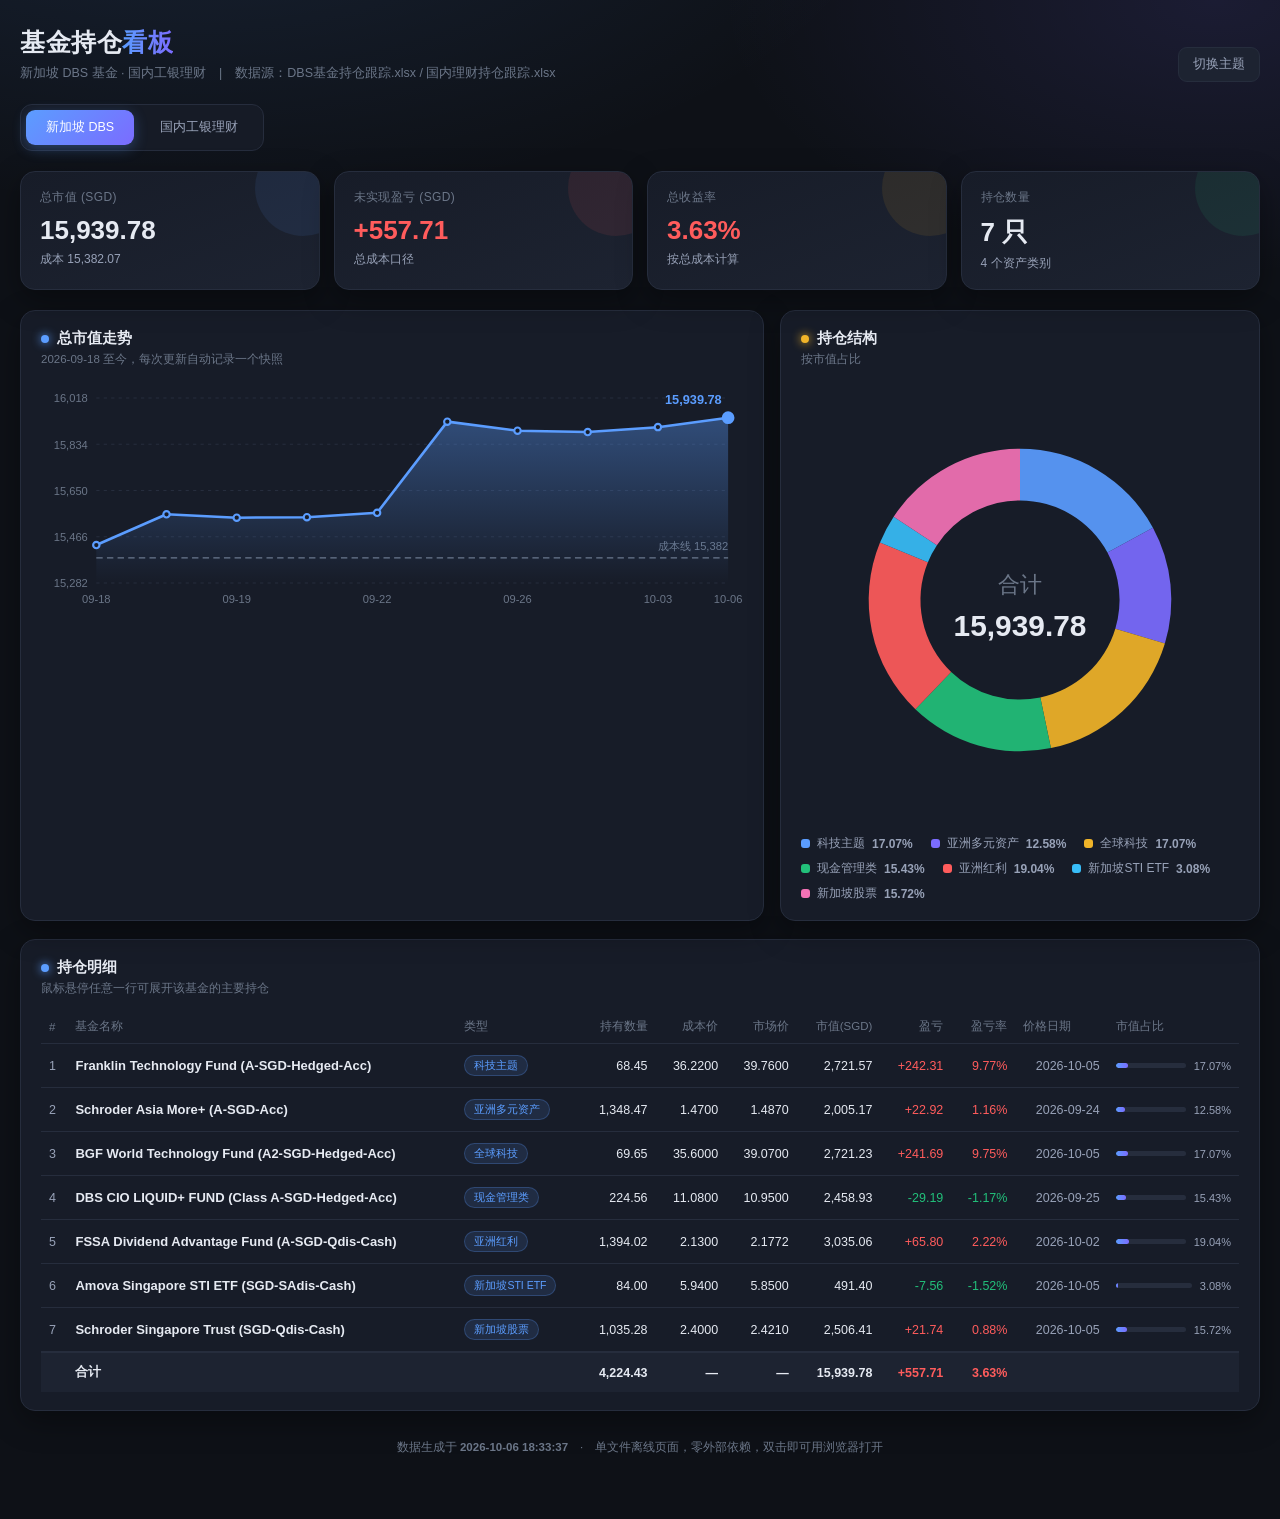
==== fund-dashboard.html @ 5b40fbd2 "初始提交：个人站（文章/基金/摄影）" ====
<!DOCTYPE html>
<html lang="zh-CN">
<head>
<meta charset="UTF-8">
<meta name="viewport" content="width=device-width, initial-scale=1">
<title>基金持仓看板</title>
<style>
:root{
  --bg:#0e1117; --bg2:#161b26; --card:#171c28; --card2:#1d2331;
  --line:#262d3d; --tx:#e6eaf2; --tx2:#98a2b8; --tx3:#6b7688;
  --up:#ff5c5c; --down:#22c07a; --acc:#5b9dff; --acc2:#7b6cff; --gold:#f0b429;
  --shadow:0 10px 30px rgba(0,0,0,.35);
}
html[data-theme="light"]{
  --bg:#f4f6fb; --bg2:#ffffff; --card:#ffffff; --card2:#f7f9fd;
  --line:#e4e8f0; --tx:#151a24; --tx2:#5a6478; --tx3:#8b95a8;
  --up:#e03131; --down:#0f9d58; --acc:#2563eb; --acc2:#7c3aed; --gold:#b7791f;
  --shadow:0 8px 24px rgba(20,30,60,.08);
}
*{box-sizing:border-box;margin:0;padding:0}
body{
  background:radial-gradient(1200px 600px at 15% -10%,rgba(91,157,255,.13),transparent 60%),
             radial-gradient(900px 500px at 95% 0%,rgba(123,108,255,.12),transparent 55%),var(--bg);
  color:var(--tx);font-family:"Segoe UI","Microsoft YaHei",-apple-system,BlinkMacSystemFont,sans-serif;
  min-height:100vh;padding:26px 20px 60px;-webkit-font-smoothing:antialiased;
}
.wrap{max-width:1280px;margin:0 auto}
header{display:flex;align-items:flex-end;justify-content:space-between;gap:16px;flex-wrap:wrap;margin-bottom:22px}
h1{font-size:25px;font-weight:700;letter-spacing:.5px}
h1 span{background:linear-gradient(90deg,var(--acc),var(--acc2));-webkit-background-clip:text;background-clip:text;color:transparent}
.sub{color:var(--tx3);font-size:12.5px;margin-top:6px}
.tools{display:flex;gap:8px;align-items:center}
button{
  background:var(--card2);color:var(--tx2);border:1px solid var(--line);
  padding:8px 14px;border-radius:9px;cursor:pointer;font-size:12.5px;font-family:inherit;transition:.18s
}
button:hover{color:var(--tx);border-color:var(--acc);transform:translateY(-1px)}
.tabs{display:flex;gap:6px;background:var(--bg2);padding:5px;border-radius:12px;border:1px solid var(--line);margin-bottom:20px;width:fit-content}
.tabs button{background:transparent;border:none;padding:9px 20px;border-radius:9px}
.tabs button.on{background:linear-gradient(135deg,var(--acc),var(--acc2));color:#fff;box-shadow:0 4px 14px rgba(91,157,255,.3)}
.view{display:none;animation:fade .3s ease}
.view.on{display:block}
@keyframes fade{from{opacity:0;transform:translateY(8px)}to{opacity:1;transform:none}}
.kpis{display:grid;grid-template-columns:repeat(auto-fit,minmax(215px,1fr));gap:14px;margin-bottom:20px}
.kpi{background:linear-gradient(160deg,var(--card),var(--card2));border:1px solid var(--line);border-radius:15px;padding:17px 19px;box-shadow:var(--shadow);position:relative;overflow:hidden}
.kpi::after{content:"";position:absolute;right:-32px;top:-32px;width:96px;height:96px;border-radius:50%;background:var(--acc);opacity:.09}
.kpi.g::after{background:var(--gold)}.kpi.p::after{background:var(--up)}.kpi.gn::after{background:var(--down)}
.kpi .lb{color:var(--tx3);font-size:12px;letter-spacing:.4px}
.kpi .v{font-size:26px;font-weight:700;margin:9px 0 5px;font-variant-numeric:tabular-nums}
.kpi .m{font-size:12px;color:var(--tx2)}
.up{color:var(--up)}.dn{color:var(--down)}.neu{color:var(--tx2)}
.grid2{display:grid;grid-template-columns:1.55fr 1fr;gap:16px;margin-bottom:18px}
@media(max-width:900px){.grid2{grid-template-columns:1fr}}
.panel{background:var(--card);border:1px solid var(--line);border-radius:15px;padding:18px 20px;box-shadow:var(--shadow)}
.panel h2{font-size:14.5px;font-weight:600;margin-bottom:4px;display:flex;align-items:center;gap:8px}
.dot{width:8px;height:8px;border-radius:50%;background:var(--acc);box-shadow:0 0 10px var(--acc)}
.panel .hint{color:var(--tx3);font-size:11.5px;margin-bottom:14px}
svg{display:block;width:100%;overflow:visible}
table{width:100%;border-collapse:collapse;font-size:12.5px}
th{text-align:left;color:var(--tx3);font-weight:500;font-size:11.5px;padding:9px 8px;border-bottom:1px solid var(--line);white-space:nowrap}
td{padding:11px 8px;border-bottom:1px solid var(--line);vertical-align:middle}
tbody tr:hover{background:var(--card2)}
tbody tr:last-child td{border-bottom:none}
.num{text-align:right;font-variant-numeric:tabular-nums;white-space:nowrap}
.nm{font-weight:600;font-size:13px}
.code{color:var(--tx3);font-size:11px;font-family:Consolas,monospace}
.tag{display:inline-block;padding:2.5px 9px;border-radius:20px;font-size:10.5px;background:rgba(91,157,255,.13);color:var(--acc);border:1px solid rgba(91,157,255,.25);white-space:nowrap}
html[data-theme="light"] .tag{color:var(--acc)}
.bar{height:5px;background:var(--line);border-radius:4px;overflow:hidden;min-width:70px}
.bar i{display:block;height:100%;background:linear-gradient(90deg,var(--acc),var(--acc2));border-radius:4px}
tr.tot td{background:var(--card2);font-weight:700;border-top:2px solid var(--line);border-bottom:none}
.legend{display:flex;flex-wrap:wrap;gap:8px 18px;margin-top:16px}
.li{display:flex;align-items:center;gap:7px;font-size:12px;color:var(--tx2)}
.li i{width:9px;height:9px;border-radius:3px;display:block}
.hold{color:var(--tx3);font-size:11px;line-height:1.6;margin-top:5px;max-width:430px;display:none}
tr.exp:hover .hold{display:block}
.pill{font-size:10.5px;padding:2px 8px;border-radius:6px;background:var(--card2);border:1px solid var(--line);color:var(--tx2)}
.warn{background:rgba(240,180,41,.1);border:1px solid rgba(240,180,41,.3);color:var(--gold);padding:11px 15px;border-radius:11px;font-size:12px;margin-top:16px;line-height:1.7}
footer{text-align:center;color:var(--tx3);font-size:11.5px;margin-top:26px;line-height:1.9}
.stamp{display:inline-flex;align-items:center;gap:6px;background:var(--card2);border:1px solid var(--line);padding:5px 12px;border-radius:20px;font-size:11.5px;color:var(--tx2)}
.stamp b{color:var(--acc);font-weight:600}
</style>
</head>
<body>
<div class="wrap">
  <header>
    <div>
      <h1>基金持仓<span>看板</span></h1>
      <div class="sub">新加坡 DBS 基金 · 国内工银理财　|　数据源：DBS基金持仓跟踪.xlsx / 国内理财持仓跟踪.xlsx</div>
    </div>
    <div class="tools">
      <button id="theme">切换主题</button>
    </div>
  </header>

  <div class="tabs">
    <button class="on" data-v="dbs">新加坡 DBS</button>
    <button data-v="dom">国内工银理财</button>
  </div>

  <!-- ============ DBS ============ -->
  <section class="view on" id="v-dbs">
    <div class="kpis" id="dbs-kpi"></div>
    <div class="grid2">
      <div class="panel">
        <h2><i class="dot"></i>总市值走势</h2>
        <div class="hint">2026-09-18 至今，每次更新自动记录一个快照</div>
        <svg id="dbs-chart" viewBox="0 0 660 218" preserveAspectRatio="none"></svg>
      </div>
      <div class="panel">
        <h2><i class="dot" style="background:var(--gold);box-shadow:0 0 10px var(--gold)"></i>持仓结构</h2>
        <div class="hint">按市值占比</div>
        <svg id="dbs-donut" viewBox="0 0 220 220"></svg>
        <div class="legend" id="dbs-legend"></div>
      </div>
    </div>
    <div class="panel">
      <h2><i class="dot"></i>持仓明细</h2>
      <div class="hint">鼠标悬停任意一行可展开该基金的主要持仓</div>
      <table>
        <thead><tr>
          <th>#</th><th>基金名称</th><th>类型</th>
          <th class="num">持有数量</th><th class="num">成本价</th><th class="num">市场价</th>
          <th class="num">市值(SGD)</th><th class="num">盈亏</th><th class="num">盈亏率</th>
          <th>价格日期</th><th style="width:130px">市值占比</th>
        </tr></thead>
        <tbody id="dbs-tb"></tbody>
      </table>
    </div>
  </section>

  <!-- ============ 国内 ============ -->
  <section class="view" id="v-dom">
    <div class="kpis" id="dom-kpi"></div>
    <div class="panel" style="margin-bottom:18px">
      <h2><i class="dot" style="background:var(--gold);box-shadow:0 0 10px var(--gold)"></i>持仓明细</h2>
      <div class="hint">年化收益率＝自你首次买入至最新净值日的个人年化（非基金成立以来口径）</div>
      <table>
        <thead><tr>
          <th>币种</th><th>产品名称</th><th>代码</th>
          <th class="num">持有份额</th><th class="num">成本价</th><th class="num">最新净值</th>
          <th class="num">市值</th><th class="num">持有收益</th><th class="num">收益率</th>
          <th class="num">累计购买</th><th class="num">首次买入</th><th class="num">年化收益率</th>
        </tr></thead>
        <tbody id="dom-tb"></tbody>
      </table>
      <div class="warn" id="dom-warn"></div>
    </div>
    <div class="panel">
      <h2><i class="dot"></i>历史快照</h2>
      <div class="hint">每次更新留痕，便于回溯</div>
      <table>
        <thead><tr><th>日期</th><th class="num">美元市值</th><th class="num">美元收益</th>
        <th class="num">人民币市值</th><th class="num">人民币收益</th><th>备注</th></tr></thead>
        <tbody id="dom-hb"></tbody>
      </table>
    </div>
  </section>

  <footer>
    数据生成于 <b id="genAt">—</b>　·　单文件离线页面，零外部依赖，双击即可用浏览器打开
  </footer>
</div>

<script>
const DATA = {"genAt":"2026-10-06 18:33:37","dbs":{"rows":[{"no":1,"name":"Franklin Technology Fund (A-SGD-Hedged-Acc)","tag":"科技主题","qty":68.45,"cost":36.22,"price":39.76,"pdate":"2026-10-05","mv":2721.572,"pl":242.3130000000001,"plpct":0.097736057426836,"hold":"Franklin Technology Fund｜截至 2026-08-24 前十大：NVIDIA 8.11%、Broadcom 6.43%、Alphabet 5.73%、台积电 5.57%、Micron 4.24%、Amazon 4.16%、Microsoft 4.03%、Apple 3.98%、AMD 3.57%、Meta 3.27%｜方向：全球科技股（半导体、互联网、软件）","weight":0.17074090152986998},{"no":2,"name":"Schroder Asia More+ (A-SGD-Acc)","tag":"亚洲多元资产","qty":1348.47,"cost":1.47,"price":1.487,"pdate":"2026-09-24","mv":2005.1748900000002,"pl":22.92399000000023,"plpct":0.011564625850340127,"hold":"Schroder Asia More+｜截至 2026-08-31：资产配置 股票 55.99% / 债券 34.39% / 现金 8.08%；前十大：台积电 6.05%、iShares JPM EM 本地政府债 ETF 3.97%、三星电子 3.32%、SK 海力士 2.02%、鸿海 1.61%、联发科 1.48%、星展集团 1.32%、腾讯 1.22%、华侨银行 1.21%｜方向：亚洲股债多元，兼顾收益","weight":0.1257969175328295},{"no":3,"name":"BGF World Technology Fund (A2-SGD-Hedged-Acc)","tag":"全球科技","qty":69.65,"cost":35.6,"price":39.07,"pdate":"2026-10-05","mv":2721.2255000000005,"pl":241.68550000000005,"plpct":0.09747191011235956,"hold":"BGF World Technology｜截至 2026-08-31 前十大：NVIDIA 8.73%、Microsoft 6.86%、Broadcom 6.36%、Apple 5.04%、三星电子 4.89%、台积电 4.36%、Lam Research 4.03%、AMD 4.01%、Alphabet A 2.98%、SpaceX 2.81%｜方向：全球科技股（半导体、硬件、软件、传媒）","weight":0.17071916345996774},{"no":4,"name":"DBS CIO LIQUID+ FUND (Class A-SGD-Hedged-Acc)","tag":"现金管理类","qty":224.56,"cost":11.08,"price":10.95,"pdate":"2026-09-25","mv":2458.932,"pl":-29.19280000000026,"plpct":-0.011732851985559622,"hold":"DBS CIO Liquid+｜不持股票，资产构成 债券 92.77% / 现金 7.22%；主要为美国国债 4.125%（2.48%）、Electricité de France 5.7% 债 0.92%、American Tower 5.25% 债 0.92%、Wells Fargo 3.196% 债 0.91%、HCA 5.2% 债 0.91%｜方向：现金管理与高评级短债，追求流动性","weight":0.15426388369686572},{"no":5,"name":"FSSA Dividend Advantage Fund (A-SGD-Qdis-Cash)","tag":"亚洲红利","qty":1394.02,"cost":2.13,"price":2.1772,"pdate":"2026-10-02","mv":3035.060344,"pl":65.79774399999997,"plpct":0.022159624413145673,"hold":"FSSA Dividend Advantage｜截至 2026-08-31 前十大：台积电 9.6%、三星电子优先股 8.2%、腾讯 6.4%、联发科 5.5%、ICICI Bank 4.2%、SK 海力士 4.0%、友邦保险 3.5%、华侨银行 2.6%、美的集团 A 类 2.5%、光宝科技 2.5%｜方向：亚太（除日本）红利股，偏科技+金融","weight":0.19040794780814813},{"no":6,"name":"Amova Singapore STI ETF (SGD-SAdis-Cash)","tag":"新加坡STI ETF","qty":84,"cost":5.94,"price":5.85,"pdate":"2026-10-05","mv":491.4,"pl":-7.560000000000059,"plpct":-0.015151515151515249,"hold":"Amova Singapore STI ETF｜截至 2026-07-31，全复制海峡时报指数(STI)：DBS 28.7%、OCBC 18.0%、UOB 10.0%、Singtel 6.3%、SGX 3.8%、Keppel 3.1%、怡和控股 3.0%、凯德综合商业信托 3.0%、ST Engineering 2.9%、新航 2.3%｜方向：追踪新加坡 30 大蓝筹","weight":0.030828535497785144},{"no":7,"name":"Schroder Singapore Trust (SGD-Qdis-Cash)","tag":"新加坡股票","qty":1035.28,"cost":2.4,"price":2.421,"pdate":"2026-10-05","mv":2506.41288,"pl":21.740879999999834,"plpct":0.008750000000000036,"hold":"Schroder Singapore Trust｜截至 2026-08-12 前十大：DBS 20.01%、OCBC 12.92%、Singtel 8.78%、SGX 6.84%、UOB 5.20%、扬子江船业 4.41%、怡和控股 4.14%、Keppel 3.81%、香港置地 3.59%、凯德 Ascendas REIT 3.25%｜方向：新加坡股票为主（约 85%）","weight":0.15724265047453376}],"hist":[{"d":"09-18","mv":15433.07,"cost":15382.07,"pl":51},{"d":"09-18","mv":15555.25,"cost":15382.07,"pl":173.18},{"d":"09-19","mv":15542.0,"cost":15382.07,"pl":159.93},{"d":"09-21","mv":15543.71,"cost":15382.07,"pl":161.64},{"d":"09-22","mv":15561.21,"cost":15382.07,"pl":179.14},{"d":"09-24","mv":15923.77,"cost":15382.07,"pl":541.7},{"d":"09-26","mv":15888.02,"cost":15382.07,"pl":505.95},{"d":"09-29","mv":15882.56,"cost":15382.07,"pl":500.49},{"d":"10-03","mv":15902.09,"cost":15382.07,"pl":520.02},{"d":"10-06","mv":15939.78,"cost":15382.07,"pl":557.71}],"updated":"2026年10月06日 18:18:42","mv":15939.777614,"cost":15382.069300000001,"pl":557.7083139999995},"dom":{"rows":[{"ccy":"USD","name":"高盛工银理财·盛景每日开放固定收益类美元理财产品1期","code":"23713A","qty":394.12,"cost":1.109408,"nav":1.1191,"ndate":"2026-09-16","mv":441.059692,"pl":3.8198110399999905,"plpct":0.008736190833309275,"invested":437.23988096,"buydate":"2026-06-10","days":98,"ann":0.03292702878739351,"note":"成立以来年化 +4.29%｜可赎回 2026-09-21"},{"ccy":"USD","name":"工银理财·天天鑫全球添益固收QDII美元","code":"23GS8689","qty":28958.19,"cost":1.005864,"nav":1.1234,"ndate":"2026-09-16","mv":32531.630645999998,"pl":3403.6298198399963,"plpct":0.11685078698511912,"invested":29128.00082616,"buydate":"2024-01-16","days":974,"ann":0.04228350290564742,"note":"成立以来年化 +4.47%｜可赎回 2026-09-21"},{"ccy":"CNY","name":"工银理财·天天鑫添益纯债债券型个人理财产品","code":"CZZQ1801","qty":104133.35,"cost":1.20073,"nav":1.2603,"ndate":"2026-09-16","mv":131239.261005,"pl":6203.2236594999995,"plpct":0.0496114863458063,"invested":125036.03734550001,"buydate":"2024-06-20","days":818,"ann":0.021840627786913203,"note":"成立以来年化 +3.21%｜可赎回 2026-09-20"}],"hist":[{"d":"09-19","u":32972.69,"up":3407.45,"c":131239.26,"cp":6203.27},{"d":"09-21","u":32972.69,"up":3407.45,"c":131239.26,"cp":6203.22},{"d":"09-22","u":32972.69,"up":3407.45,"c":131239.26,"cp":6203.22},{"d":"09-24","u":32972.69,"up":3407.45,"c":131239.26,"cp":6203.22},{"d":"09-26","u":32972.69,"up":3407.45,"c":131239.26,"cp":6203.22}],"updated":"2026年09月26日 19:47:42","usd":{"mv":32972.690338,"pl":3407.449630879996,"inv":29565.240707120003},"cny":{"mv":131239.261005,"pl":6203.2236594999995,"inv":125036.03734550001}}};
const PAL = ["#5b9dff","#7b6cff","#f0b429","#22c07a","#ff5c5c","#38bdf8","#f472b6","#a3e635"];
const $ = s => document.querySelector(s);
const f2 = n => (n==null||isNaN(n)) ? "—" : n.toLocaleString("zh-CN",{minimumFractionDigits:2,maximumFractionDigits:2});
const f4 = n => (n==null||isNaN(n)) ? "—" : n.toLocaleString("zh-CN",{minimumFractionDigits:4,maximumFractionDigits:4});
const pct = n => (n==null||isNaN(n)) ? "—" : (n*100).toFixed(2)+"%";
const cls = n => n>0 ? "up" : n<0 ? "dn" : "neu";
const sign = n => (n>0?"+":"")+f2(n);

function kpi(lb,v,m,c){return `<div class="kpi ${c||''}"><div class="lb">${lb}</div><div class="v">${v}</div><div class="m">${m}</div></div>`;}

/* ---------- theme ---------- */
$("#theme").onclick = ()=>{
  const cur = document.documentElement.getAttribute("data-theme")==="light"?"dark":"light";
  document.documentElement.setAttribute("data-theme",cur);
  document.documentElement.dataset.theme = cur;
  renderAll();
};
document.documentElement.dataset.theme="dark";

/* ---------- tabs ---------- */
document.querySelectorAll(".tabs button").forEach(b=>{
  b.onclick=()=>{
    document.querySelectorAll(".tabs button").forEach(x=>x.classList.remove("on"));
    b.classList.add("on");
    document.querySelectorAll(".view").forEach(v=>v.classList.remove("on"));
    $("#v-"+b.dataset.v).classList.add("on");
  };
});

/* ---------- line chart ---------- */
function lineChart(el, pts, color, base){
  const W=660,H=218,pl=52,pr=14,pt=16,pb=28;
  const vals=pts.map(p=>p.v);
  let lo=Math.min(...vals), hi=Math.max(...vals);
  if(base!=null){lo=Math.min(lo,base);hi=Math.max(hi,base);}
  const span=(hi-lo)||1; lo-=span*0.18; hi+=span*0.14;
  const X=i=>pl+i*(W-pl-pr)/(pts.length-1);
  const Y=v=>pt+(hi-v)*(H-pt-pb)/(hi-lo);
  let g="";
  for(let i=0;i<=4;i++){
    const v=lo+(hi-lo)*i/4, y=Y(v);
    g+=`<line x1="${pl}" y1="${y}" x2="${W-pr}" y2="${y}" stroke="var(--line)" stroke-width="1" stroke-dasharray="3 4"/>
        <text x="${pl-8}" y="${y+4}" fill="var(--tx3)" font-size="10.5" text-anchor="end">${v.toLocaleString("zh-CN",{maximumFractionDigits:0})}</text>`;
  }
  if(base!=null){
    g+=`<line x1="${pl}" y1="${Y(base)}" x2="${W-pr}" y2="${Y(base)}" stroke="var(--tx3)" stroke-width="1.2" stroke-dasharray="6 4"/>
        <text x="${W-pr}" y="${Y(base)-7}" fill="var(--tx3)" font-size="10.5" text-anchor="end">成本线 ${base.toLocaleString("zh-CN",{maximumFractionDigits:0})}</text>`;
  }
  const line=pts.map((p,i)=>`${i?"L":"M"}${X(i).toFixed(1)},${Y(p.v).toFixed(1)}`).join(" ");
  const area=line+` L${X(pts.length-1).toFixed(1)},${H-pb} L${X(0).toFixed(1)},${H-pb} Z`;
  const id="g"+Math.random().toString(36).slice(2,8);
  let s=`<defs><linearGradient id="${id}" x1="0" y1="0" x2="0" y2="1">
    <stop offset="0%" stop-color="${color}" stop-opacity=".38"/><stop offset="100%" stop-color="${color}" stop-opacity="0"/>
    </linearGradient></defs>${g}`;
  s+=`<path d="${area}" fill="url(#${id})"/><path d="${line}" fill="none" stroke="${color}" stroke-width="2.4" stroke-linejoin="round" stroke-linecap="round"/>`;
  pts.forEach((p,i)=>{
    const last=i===pts.length-1;
    s+=`<circle cx="${X(i)}" cy="${Y(p.v)}" r="${last?5:3}" fill="${last?color:"var(--card)"}" stroke="${color}" stroke-width="2"/>
        <title>${p.d}　${p.v.toLocaleString("zh-CN",{minimumFractionDigits:2,maximumFractionDigits:2})}</title>`;
    if(i%2===0||last) s+=`<text x="${X(i)}" y="${H-9}" fill="var(--tx3)" font-size="10.5" text-anchor="middle">${p.d}</text>`;
  });
  const last=pts[pts.length-1];
  s+=`<text x="${X(pts.length-1)-6}" y="${Y(last.v)-13}" fill="${color}" font-size="12" font-weight="700" text-anchor="end">${last.v.toLocaleString("zh-CN",{minimumFractionDigits:2,maximumFractionDigits:2})}</text>`;
  el.innerHTML=s;
}

/* ---------- donut ---------- */
function donut(el, rows, legendEl){
  const cx=110,cy=110,r=76,sw=26;
  const total=rows.reduce((a,b)=>a+b.v,0);
  let a0=-Math.PI/2, s="";
  rows.forEach((r2,i)=>{
    const a1=a0+r2.v/total*Math.PI*2;
    const big=(a1-a0)>Math.PI?1:0;
    const x0=cx+r*Math.cos(a0),y0=cy+r*Math.sin(a0);
    const x1=cx+r*Math.cos(a1),y1=cy+r*Math.sin(a1);
    const x2=cx+(r-sw)*Math.cos(a1),y2=cy+(r-sw)*Math.sin(a1);
    const x3=cx+(r-sw)*Math.cos(a0),y3=cy+(r-sw)*Math.sin(a0);
    s+=`<path d="M${x0},${y0} A${r},${r} 0 ${big} 1 ${x1},${y1} L${x2},${y2} A${r-sw},${r-sw} 0 ${big} 0 ${x3},${y3} Z"
      fill="${PAL[i%PAL.length]}" opacity=".92"><title>${r2.n}　${f2(r2.v)} SGD (${pct(r2.v/total)})</title></path>`;
    a0=a1;
  });
  s+=`<text x="${cx}" y="${cy-4}" text-anchor="middle" fill="var(--tx3)" font-size="11">合计</text>
      <text x="${cx}" y="${cy+18}" text-anchor="middle" fill="var(--tx)" font-size="15" font-weight="700">${f2(total)}</text>`;
  el.innerHTML=s;
  legendEl.innerHTML=rows.map((r2,i)=>
    `<div class="li"><i style="background:${PAL[i%PAL.length]}"></i>${r2.n}<b style="margin-left:auto">${pct(r2.v/total)}</b></div>`).join("");
}

/* ---------- DBS ---------- */
function renderDBS(){
  const d=DATA.dbs, pl=d.mv-d.cost, r=pl/d.cost;
  $("#dbs-kpi").innerHTML=
    kpi("总市值 (SGD)",f2(d.mv),`成本 ${f2(d.cost)}`)+
    kpi(`未实现盈亏 (SGD)`,`<span class="${cls(pl)}">${sign(pl)}</span>`,`总成本口径`,"p")+
    kpi("总收益率",`<span class="${cls(pl)}">${pct(r)}</span>`,"按总成本计算","g")+
    kpi("持仓数量","7 只","4 个资产类别","gn");
  lineChart($("#dbs-chart"),d.hist.map(h=>({d:h.d,v:h.mv})),"#5b9dff",d.cost);
  donut($("#dbs-donut"),d.rows.map(x=>({n:x.tag||x.name,v:x.mv})),$("#dbs-legend"));
  $("#dbs-tb").innerHTML=d.rows.map(x=>`
    <tr class="exp">
      <td class="neu">${x.no}</td>
      <td><div class="nm">${x.name}</div><div class="hold">${x.hold}</div></td>
      <td><span class="tag">${x.tag}</span></td>
      <td class="num">${f2(x.qty)}</td>
      <td class="num">${f4(x.cost)}</td>
      <td class="num">${f4(x.price)}</td>
      <td class="num">${f2(x.mv)}</td>
      <td class="num ${cls(x.pl)}">${sign(x.pl)}</td>
      <td class="num ${cls(x.plpct)}">${pct(x.plpct)}</td>
      <td class="num neu">${x.pdate}</td>
      <td><div style="display:flex;align-items:center;gap:8px">
        <div class="bar" style="flex:1"><i style="width:${(x.weight*100).toFixed(1)}%"></i></div>
        <span class="num neu" style="font-size:11px">${pct(x.weight)}</span></div></td>
    </tr>`).join("")
    +`<tr class="tot"><td></td><td>合计</td><td></td>
      <td class="num">${f2(d.rows.reduce((a,b)=>a+b.qty,0))}</td>
      <td class="num">—</td><td class="num">—</td>
      <td class="num">${f2(d.mv)}</td>
      <td class="num ${cls(pl)}">${sign(pl)}</td>
      <td class="num ${cls(pl)}">${pct(r)}</td><td></td><td></td></tr>`;
}

/* ---------- 国内 ---------- */
function renderDOM(){
  const d=DATA.dom, usd=d.usd, cny=d.cny;
  const usdR=usd.pl/usd.inv, cnyR=cny.pl/cny.inv;
  const anns=d.rows.filter(x=>x.ann!=null).map(x=>x.ann);
  const avgAnn=anns.reduce((a,b)=>a+b,0)/anns.length;
  $("#dom-kpi").innerHTML=
    kpi("美元资产 (USD)",f2(usd.mv),`收益 ${sign(usd.pl)}　<span class="${cls(usdR)}">${pct(usdR)}</span>`)+
    kpi("人民币资产 (CNY)",f2(cny.mv),`收益 ${sign(cny.pl)}　<span class="${cls(cnyR)}">${pct(cnyR)}</span>`,"g")+
    kpi("美元净投入",f2(usd.inv),"累计购买金额","p")+
    kpi("人民币净投入",f2(cny.inv),"累计购买金额","p")+
    kpi("平均个人年化",`<span class="${cls(avgAnn)}">${pct(avgAnn)}</span>`,"3 只产品算术平均","gn");
  $("#dom-tb").innerHTML=d.rows.map(x=>`
    <tr>
      <td><span class="tag">${x.ccy}</span></td>
      <td><div class="nm">${x.name}</div><div class="code">${x.note}</div></td>
      <td class="code">${x.code}</td>
      <td class="num">${f2(x.qty)}</td>
      <td class="num">${x.cost.toFixed(6).replace(/0+$/,"").replace(/\.$/,"")}</td>
      <td class="num">${f4(x.nav)}</td>
      <td class="num">${x.ccy==="USD"?"$":"¥"}${f2(x.mv)}</td>
      <td class="num ${cls(x.pl)}">${sign(x.pl)}</td>
      <td class="num ${cls(x.plpct)}">${pct(x.plpct)}</td>
      <td class="num">${x.ccy==="USD"?"$":"¥"}${f2(x.invested)}</td>
      <td class="num neu">${x.buydate}<div class="code">${x.days}天</div></td>
      <td class="num ${cls(x.ann)}">${pct(x.ann)}</td>
    </tr>`).join("")
    +`<tr class="tot"><td>USD</td><td>美元合计</td><td></td><td></td><td></td><td></td>
      <td class="num">$${f2(usd.mv)}</td><td class="num ${cls(usd.pl)}">${sign(usd.pl)}</td>
      <td class="num ${cls(usdR)}">${pct(usdR)}</td><td class="num">$${f2(usd.inv)}</td><td></td><td></td></tr>
      <tr class="tot"><td>CNY</td><td>人民币合计</td><td></td><td></td><td></td><td></td>
      <td class="num">¥${f2(cny.mv)}</td><td class="num ${cls(cny.pl)}">${sign(cny.pl)}</td>
      <td class="num ${cls(cnyR)}">${pct(cnyR)}</td><td class="num">¥${f2(cny.inv)}</td><td></td><td></td></tr>`;
  $("#dom-warn").innerHTML="ⓘ 净值日期停留在 <b>2026-09-16</b>：工行官网披露页只公布日期、净值数字锁在公告 PDF 内，脚本无法抓取。把工行 App 持仓截图发给小W即可更新净值与年化。";
  $("#dom-hb").innerHTML=d.hist.map(h=>`
    <tr><td class="neu">${h.d}</td><td class="num">${f2(h.u)}</td>
    <td class="num ${cls(h.up)}">${sign(h.up)}</td>
    <td class="num">${f2(h.c)}</td><td class="num ${cls(h.cp)}">${sign(h.cp)}</td>
    <td class="neu" style="font-size:11px">${h.note||""}</td></tr>`).join("");
}

function renderAll(){
  const g=document.getElementById("genAt");
  if(g) g.textContent = DATA.genAt || "—";
  renderDBS();renderDOM();
}
renderAll();
</script>
</body>
</html>
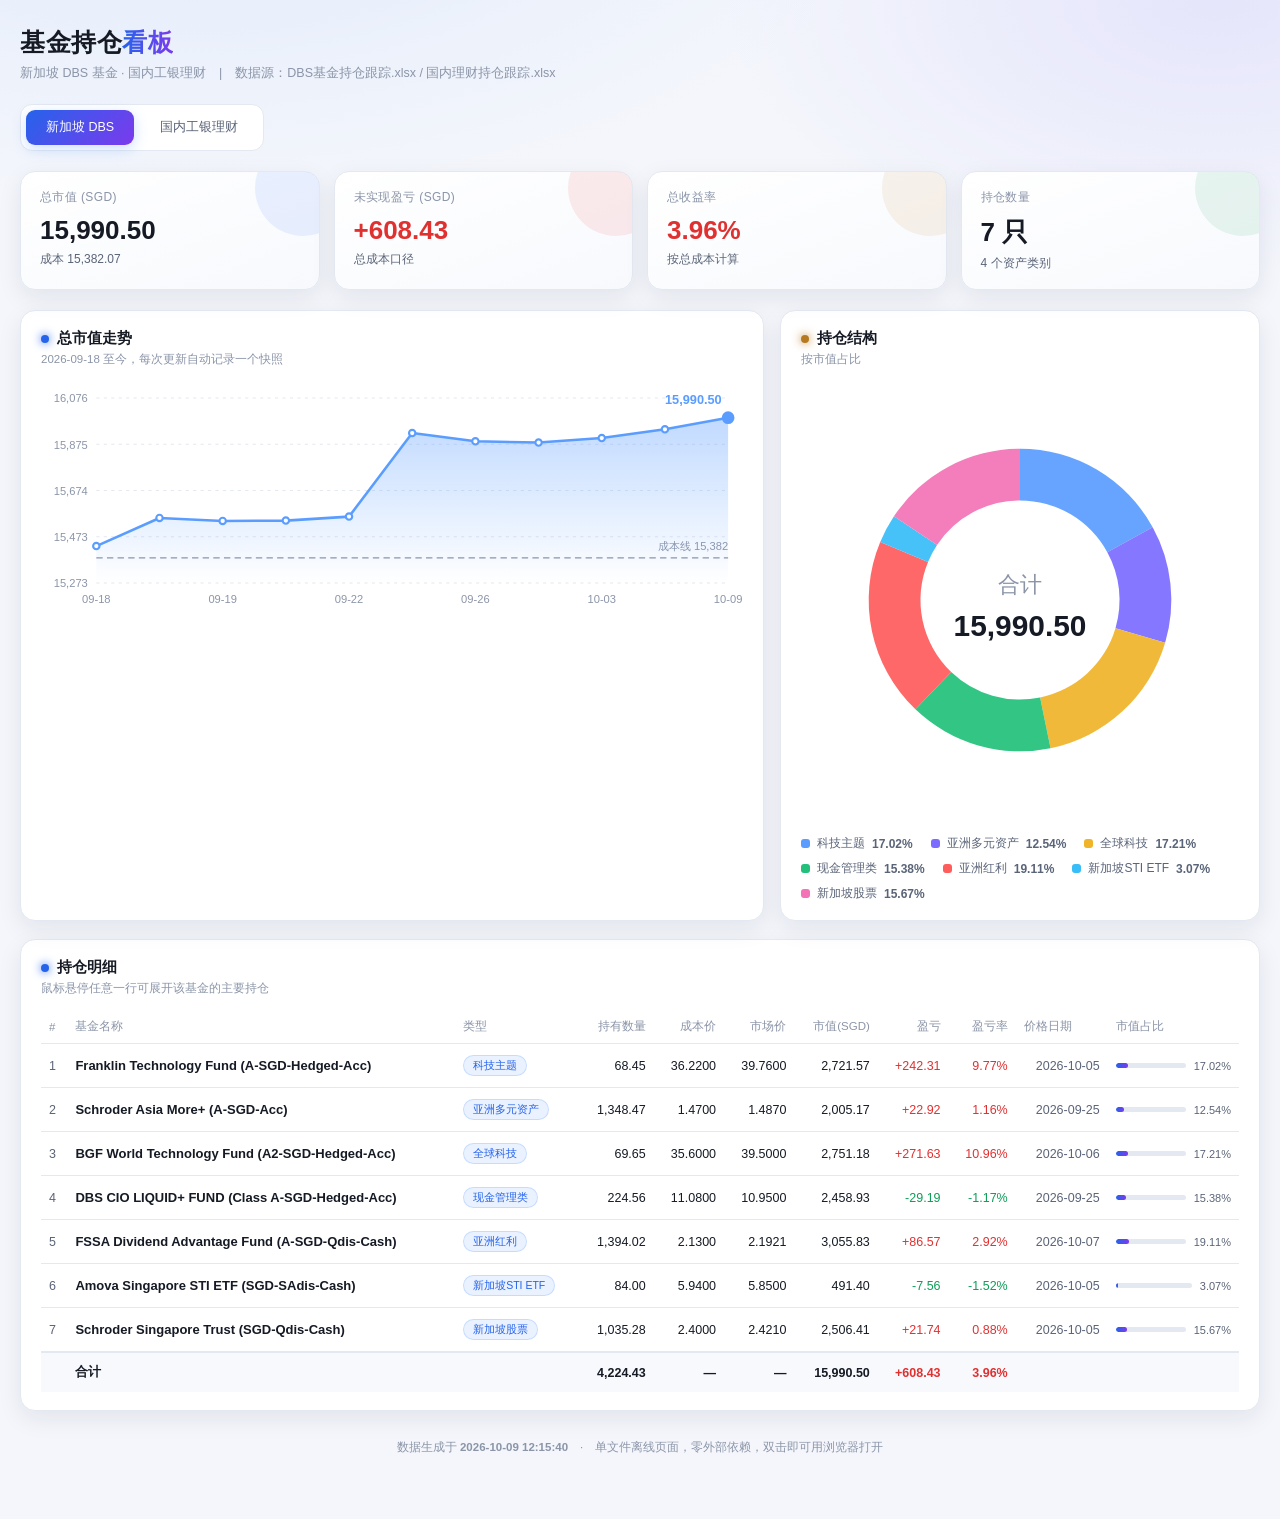
==== commit 2ac976e8: "更新基金看板 fund-dashboard.html" ====
--- a/fund-dashboard.html
+++ b/fund-dashboard.html
@@ -88,9 +88,7 @@
       <h1>基金持仓<span>看板</span></h1>
       <div class="sub">新加坡 DBS 基金 · 国内工银理财　|　数据源：DBS基金持仓跟踪.xlsx / 国内理财持仓跟踪.xlsx</div>
     </div>
-    <div class="tools">
-      <button id="theme">切换主题</button>
-    </div>
+    <div class="tools"></div>
   </header>
 
   <div class="tabs">
@@ -163,7 +161,7 @@
 </div>
 
 <script>
-const DATA = {"genAt":"2026-10-06 18:33:37","dbs":{"rows":[{"no":1,"name":"Franklin Technology Fund (A-SGD-Hedged-Acc)","tag":"科技主题","qty":68.45,"cost":36.22,"price":39.76,"pdate":"2026-10-05","mv":2721.572,"pl":242.3130000000001,"plpct":0.097736057426836,"hold":"Franklin Technology Fund｜截至 2026-08-24 前十大：NVIDIA 8.11%、Broadcom 6.43%、Alphabet 5.73%、台积电 5.57%、Micron 4.24%、Amazon 4.16%、Microsoft 4.03%、Apple 3.98%、AMD 3.57%、Meta 3.27%｜方向：全球科技股（半导体、互联网、软件）","weight":0.17074090152986998},{"no":2,"name":"Schroder Asia More+ (A-SGD-Acc)","tag":"亚洲多元资产","qty":1348.47,"cost":1.47,"price":1.487,"pdate":"2026-09-24","mv":2005.1748900000002,"pl":22.92399000000023,"plpct":0.011564625850340127,"hold":"Schroder Asia More+｜截至 2026-08-31：资产配置 股票 55.99% / 债券 34.39% / 现金 8.08%；前十大：台积电 6.05%、iShares JPM EM 本地政府债 ETF 3.97%、三星电子 3.32%、SK 海力士 2.02%、鸿海 1.61%、联发科 1.48%、星展集团 1.32%、腾讯 1.22%、华侨银行 1.21%｜方向：亚洲股债多元，兼顾收益","weight":0.1257969175328295},{"no":3,"name":"BGF World Technology Fund (A2-SGD-Hedged-Acc)","tag":"全球科技","qty":69.65,"cost":35.6,"price":39.07,"pdate":"2026-10-05","mv":2721.2255000000005,"pl":241.68550000000005,"plpct":0.09747191011235956,"hold":"BGF World Technology｜截至 2026-08-31 前十大：NVIDIA 8.73%、Microsoft 6.86%、Broadcom 6.36%、Apple 5.04%、三星电子 4.89%、台积电 4.36%、Lam Research 4.03%、AMD 4.01%、Alphabet A 2.98%、SpaceX 2.81%｜方向：全球科技股（半导体、硬件、软件、传媒）","weight":0.17071916345996774},{"no":4,"name":"DBS CIO LIQUID+ FUND (Class A-SGD-Hedged-Acc)","tag":"现金管理类","qty":224.56,"cost":11.08,"price":10.95,"pdate":"2026-09-25","mv":2458.932,"pl":-29.19280000000026,"plpct":-0.011732851985559622,"hold":"DBS CIO Liquid+｜不持股票，资产构成 债券 92.77% / 现金 7.22%；主要为美国国债 4.125%（2.48%）、Electricité de France 5.7% 债 0.92%、American Tower 5.25% 债 0.92%、Wells Fargo 3.196% 债 0.91%、HCA 5.2% 债 0.91%｜方向：现金管理与高评级短债，追求流动性","weight":0.15426388369686572},{"no":5,"name":"FSSA Dividend Advantage Fund (A-SGD-Qdis-Cash)","tag":"亚洲红利","qty":1394.02,"cost":2.13,"price":2.1772,"pdate":"2026-10-02","mv":3035.060344,"pl":65.79774399999997,"plpct":0.022159624413145673,"hold":"FSSA Dividend Advantage｜截至 2026-08-31 前十大：台积电 9.6%、三星电子优先股 8.2%、腾讯 6.4%、联发科 5.5%、ICICI Bank 4.2%、SK 海力士 4.0%、友邦保险 3.5%、华侨银行 2.6%、美的集团 A 类 2.5%、光宝科技 2.5%｜方向：亚太（除日本）红利股，偏科技+金融","weight":0.19040794780814813},{"no":6,"name":"Amova Singapore STI ETF (SGD-SAdis-Cash)","tag":"新加坡STI ETF","qty":84,"cost":5.94,"price":5.85,"pdate":"2026-10-05","mv":491.4,"pl":-7.560000000000059,"plpct":-0.015151515151515249,"hold":"Amova Singapore STI ETF｜截至 2026-07-31，全复制海峡时报指数(STI)：DBS 28.7%、OCBC 18.0%、UOB 10.0%、Singtel 6.3%、SGX 3.8%、Keppel 3.1%、怡和控股 3.0%、凯德综合商业信托 3.0%、ST Engineering 2.9%、新航 2.3%｜方向：追踪新加坡 30 大蓝筹","weight":0.030828535497785144},{"no":7,"name":"Schroder Singapore Trust (SGD-Qdis-Cash)","tag":"新加坡股票","qty":1035.28,"cost":2.4,"price":2.421,"pdate":"2026-10-05","mv":2506.41288,"pl":21.740879999999834,"plpct":0.008750000000000036,"hold":"Schroder Singapore Trust｜截至 2026-08-12 前十大：DBS 20.01%、OCBC 12.92%、Singtel 8.78%、SGX 6.84%、UOB 5.20%、扬子江船业 4.41%、怡和控股 4.14%、Keppel 3.81%、香港置地 3.59%、凯德 Ascendas REIT 3.25%｜方向：新加坡股票为主（约 85%）","weight":0.15724265047453376}],"hist":[{"d":"09-18","mv":15433.07,"cost":15382.07,"pl":51},{"d":"09-18","mv":15555.25,"cost":15382.07,"pl":173.18},{"d":"09-19","mv":15542.0,"cost":15382.07,"pl":159.93},{"d":"09-21","mv":15543.71,"cost":15382.07,"pl":161.64},{"d":"09-22","mv":15561.21,"cost":15382.07,"pl":179.14},{"d":"09-24","mv":15923.77,"cost":15382.07,"pl":541.7},{"d":"09-26","mv":15888.02,"cost":15382.07,"pl":505.95},{"d":"09-29","mv":15882.56,"cost":15382.07,"pl":500.49},{"d":"10-03","mv":15902.09,"cost":15382.07,"pl":520.02},{"d":"10-06","mv":15939.78,"cost":15382.07,"pl":557.71}],"updated":"2026年10月06日 18:18:42","mv":15939.777614,"cost":15382.069300000001,"pl":557.7083139999995},"dom":{"rows":[{"ccy":"USD","name":"高盛工银理财·盛景每日开放固定收益类美元理财产品1期","code":"23713A","qty":394.12,"cost":1.109408,"nav":1.1191,"ndate":"2026-09-16","mv":441.059692,"pl":3.8198110399999905,"plpct":0.008736190833309275,"invested":437.23988096,"buydate":"2026-06-10","days":98,"ann":0.03292702878739351,"note":"成立以来年化 +4.29%｜可赎回 2026-09-21"},{"ccy":"USD","name":"工银理财·天天鑫全球添益固收QDII美元","code":"23GS8689","qty":28958.19,"cost":1.005864,"nav":1.1234,"ndate":"2026-09-16","mv":32531.630645999998,"pl":3403.6298198399963,"plpct":0.11685078698511912,"invested":29128.00082616,"buydate":"2024-01-16","days":974,"ann":0.04228350290564742,"note":"成立以来年化 +4.47%｜可赎回 2026-09-21"},{"ccy":"CNY","name":"工银理财·天天鑫添益纯债债券型个人理财产品","code":"CZZQ1801","qty":104133.35,"cost":1.20073,"nav":1.2603,"ndate":"2026-09-16","mv":131239.261005,"pl":6203.2236594999995,"plpct":0.0496114863458063,"invested":125036.03734550001,"buydate":"2024-06-20","days":818,"ann":0.021840627786913203,"note":"成立以来年化 +3.21%｜可赎回 2026-09-20"}],"hist":[{"d":"09-19","u":32972.69,"up":3407.45,"c":131239.26,"cp":6203.27},{"d":"09-21","u":32972.69,"up":3407.45,"c":131239.26,"cp":6203.22},{"d":"09-22","u":32972.69,"up":3407.45,"c":131239.26,"cp":6203.22},{"d":"09-24","u":32972.69,"up":3407.45,"c":131239.26,"cp":6203.22},{"d":"09-26","u":32972.69,"up":3407.45,"c":131239.26,"cp":6203.22}],"updated":"2026年09月26日 19:47:42","usd":{"mv":32972.690338,"pl":3407.449630879996,"inv":29565.240707120003},"cny":{"mv":131239.261005,"pl":6203.2236594999995,"inv":125036.03734550001}}};
+const DATA = {"genAt":"2026-10-09 12:15:40","dbs":{"rows":[{"no":1,"name":"Franklin Technology Fund (A-SGD-Hedged-Acc)","tag":"科技主题","qty":68.45,"cost":36.22,"price":39.76,"pdate":"2026-10-05","mv":2721.572,"pl":242.3130000000001,"plpct":0.097736057426836,"hold":"Franklin Technology Fund｜截至 2026-08-24 前十大：NVIDIA 8.11%、Broadcom 6.43%、Alphabet 5.73%、台积电 5.57%、Micron 4.24%、Amazon 4.16%、Microsoft 4.03%、Apple 3.98%、AMD 3.57%、Meta 3.27%｜方向：全球科技股（半导体、互联网、软件）","weight":0.17019932699767126},{"no":2,"name":"Schroder Asia More+ (A-SGD-Acc)","tag":"亚洲多元资产","qty":1348.47,"cost":1.47,"price":1.487,"pdate":"2026-09-25","mv":2005.1748900000002,"pl":22.92399000000023,"plpct":0.011564625850340127,"hold":"Schroder Asia More+｜截至 2026-08-31：资产配置 股票 55.99% / 债券 34.39% / 现金 8.08%；前十大：台积电 6.05%、iShares JPM EM 本地政府债 ETF 3.97%、三星电子 3.32%、SK 海力士 2.02%、鸿海 1.61%、联发科 1.48%、星展集团 1.32%、腾讯 1.22%、华侨银行 1.21%｜方向：亚洲股债多元，兼顾收益","weight":0.1253979012095324},{"no":3,"name":"BGF World Technology Fund (A2-SGD-Hedged-Acc)","tag":"全球科技","qty":69.65,"cost":35.6,"price":39.5,"pdate":"2026-10-06","mv":2751.175,"pl":271.63499999999976,"plpct":0.1095505617977528,"hold":"BGF World Technology｜截至 2026-08-31 前十大：NVIDIA 8.73%、Microsoft 6.86%、Broadcom 6.36%、Apple 5.04%、三星电子 4.89%、台积电 4.36%、Lam Research 4.03%、AMD 4.01%、Alphabet A 2.98%、SpaceX 2.81%｜方向：全球科技股（半导体、硬件、软件、传媒）","weight":0.17205061392930932},{"no":4,"name":"DBS CIO LIQUID+ FUND (Class A-SGD-Hedged-Acc)","tag":"现金管理类","qty":224.56,"cost":11.08,"price":10.95,"pdate":"2026-09-25","mv":2458.932,"pl":-29.19280000000026,"plpct":-0.011732851985559622,"hold":"DBS CIO Liquid+｜不持股票，资产构成 债券 92.77% / 现金 7.22%；主要为美国国债 4.125%（2.48%）、Electricité de France 5.7% 债 0.92%、American Tower 5.25% 债 0.92%、Wells Fargo 3.196% 债 0.91%、HCA 5.2% 债 0.91%｜方向：现金管理与高评级短债，追求流动性","weight":0.15377457275906634},{"no":5,"name":"FSSA Dividend Advantage Fund (A-SGD-Qdis-Cash)","tag":"亚洲红利","qty":1394.02,"cost":2.13,"price":2.1921,"pdate":"2026-10-07","mv":3055.8312419999997,"pl":86.56864199999973,"plpct":0.029154929577464905,"hold":"FSSA Dividend Advantage｜截至 2026-08-31 前十大：台积电 9.6%、三星电子优先股 8.2%、腾讯 6.4%、联发科 5.5%、ICICI Bank 4.2%、SK 海力士 4.0%、友邦保险 3.5%、华侨银行 2.6%、美的集团 A 类 2.5%、光宝科技 2.5%｜方向：亚太（除日本）红利股，偏科技+金融","weight":0.1911029437423878},{"no":6,"name":"Amova Singapore STI ETF (SGD-SAdis-Cash)","tag":"新加坡STI ETF","qty":84,"cost":5.94,"price":5.85,"pdate":"2026-10-05","mv":491.4,"pl":-7.560000000000059,"plpct":-0.015151515151515249,"hold":"Amova Singapore STI ETF｜截至 2026-07-31，全复制海峡时报指数(STI)：DBS 28.7%、OCBC 18.0%、UOB 10.0%、Singtel 6.3%、SGX 3.8%、Keppel 3.1%、怡和控股 3.0%、凯德综合商业信托 3.0%、ST Engineering 2.9%、新航 2.3%｜方向：追踪新加坡 30 大蓝筹","weight":0.03073075020122769},{"no":7,"name":"Schroder Singapore Trust (SGD-Qdis-Cash)","tag":"新加坡股票","qty":1035.28,"cost":2.4,"price":2.421,"pdate":"2026-10-05","mv":2506.41288,"pl":21.740879999999834,"plpct":0.008750000000000036,"hold":"Schroder Singapore Trust｜截至 2026-08-12 前十大：DBS 20.01%、OCBC 12.92%、Singtel 8.78%、SGX 6.84%、UOB 5.20%、扬子江船业 4.41%、怡和控股 4.14%、Keppel 3.81%、香港置地 3.59%、凯德 Ascendas REIT 3.25%｜方向：新加坡股票为主（约 85%）","weight":0.1567438911608052}],"hist":[{"d":"09-18","mv":15433.07,"cost":15382.07,"pl":51},{"d":"09-18","mv":15555.25,"cost":15382.07,"pl":173.18},{"d":"09-19","mv":15542.0,"cost":15382.07,"pl":159.93},{"d":"09-21","mv":15543.71,"cost":15382.07,"pl":161.64},{"d":"09-22","mv":15561.21,"cost":15382.07,"pl":179.14},{"d":"09-24","mv":15923.77,"cost":15382.07,"pl":541.7},{"d":"09-26","mv":15888.02,"cost":15382.07,"pl":505.95},{"d":"09-29","mv":15882.56,"cost":15382.07,"pl":500.49},{"d":"10-03","mv":15902.09,"cost":15382.07,"pl":520.02},{"d":"10-06","mv":15939.78,"cost":15382.07,"pl":557.71},{"d":"10-09","mv":15990.5,"cost":15382.07,"pl":608.43}],"updated":"2026年10月09日 12:15:16","mv":15990.498012,"cost":15382.069300000001,"pl":608.428711999999},"dom":{"rows":[{"ccy":"USD","name":"高盛工银理财·盛景每日开放固定收益类美元理财产品1期","code":"23713A","qty":394.12,"cost":1.109408,"nav":1.1191,"ndate":"2026-09-16","mv":441.059692,"pl":3.8198110399999905,"plpct":0.008736190833309275,"invested":437.23988096,"buydate":"2026-06-10","days":98,"ann":0.03292702878739351,"note":"成立以来年化 +4.29%｜可赎回 2026-09-21"},{"ccy":"USD","name":"工银理财·天天鑫全球添益固收QDII美元","code":"23GS8689","qty":28958.19,"cost":1.005864,"nav":1.1234,"ndate":"2026-09-16","mv":32531.630645999998,"pl":3403.6298198399963,"plpct":0.11685078698511912,"invested":29128.00082616,"buydate":"2024-01-16","days":974,"ann":0.04228350290564742,"note":"成立以来年化 +4.47%｜可赎回 2026-09-21"},{"ccy":"CNY","name":"工银理财·天天鑫添益纯债债券型个人理财产品","code":"CZZQ1801","qty":104133.35,"cost":1.20073,"nav":1.2603,"ndate":"2026-09-16","mv":131239.261005,"pl":6203.2236594999995,"plpct":0.0496114863458063,"invested":125036.03734550001,"buydate":"2024-06-20","days":818,"ann":0.021840627786913203,"note":"成立以来年化 +3.21%｜可赎回 2026-09-20"}],"hist":[{"d":"09-19","u":32972.69,"up":3407.45,"c":131239.26,"cp":6203.27},{"d":"09-21","u":32972.69,"up":3407.45,"c":131239.26,"cp":6203.22},{"d":"09-22","u":32972.69,"up":3407.45,"c":131239.26,"cp":6203.22},{"d":"09-24","u":32972.69,"up":3407.45,"c":131239.26,"cp":6203.22},{"d":"09-26","u":32972.69,"up":3407.45,"c":131239.26,"cp":6203.22},{"d":"10-09","u":32972.69,"up":3407.45,"c":131239.26,"cp":6203.22}],"updated":"2026年10月09日 12:15:20","usd":{"mv":32972.690338,"pl":3407.449630879996,"inv":29565.240707120003},"cny":{"mv":131239.261005,"pl":6203.2236594999995,"inv":125036.03734550001}}};
 const PAL = ["#5b9dff","#7b6cff","#f0b429","#22c07a","#ff5c5c","#38bdf8","#f472b6","#a3e635"];
 const $ = s => document.querySelector(s);
 const f2 = n => (n==null||isNaN(n)) ? "—" : n.toLocaleString("zh-CN",{minimumFractionDigits:2,maximumFractionDigits:2});
@@ -174,14 +172,27 @@
 
 function kpi(lb,v,m,c){return `<div class="kpi ${c||''}"><div class="lb">${lb}</div><div class="v">${v}</div><div class="m">${m}</div></div>`;}
 
-/* ---------- theme ---------- */
-$("#theme").onclick = ()=>{
-  const cur = document.documentElement.getAttribute("data-theme")==="light"?"dark":"light";
-  document.documentElement.setAttribute("data-theme",cur);
-  document.documentElement.dataset.theme = cur;
-  renderAll();
-};
-document.documentElement.dataset.theme="dark";
+/* ---------- theme：跟随主站(localStorage) / 系统 ---------- */
+(function(){
+  function applyTheme(rerender){
+    var t = null;
+    try { t = localStorage.getItem('theme'); } catch(e){}
+    if(!t && window.matchMedia && window.matchMedia('(prefers-color-scheme: dark)').matches) t = 'dark';
+    if(!t) t = 'light';
+    document.documentElement.setAttribute('data-theme', t);
+    document.documentElement.dataset.theme = t;
+    if(rerender && typeof renderAll === 'function') renderAll();
+  }
+  applyTheme(false);
+  // 同域 iframe 共享 localStorage：主站切换主题时此处收到 storage 事件
+  window.addEventListener('storage', function(e){ if(e.key === 'theme') applyTheme(true); });
+  // 独立打开时跟随系统主题变化
+  if(window.matchMedia){
+    var mq = window.matchMedia('(prefers-color-scheme: dark)');
+    var onSys = function(){ var t; try { t = localStorage.getItem('theme'); } catch(e){} if(!t) applyTheme(false); };
+    if(mq.addEventListener) mq.addEventListener('change', onSys); else if(mq.addListener) mq.addListener(onSys);
+  }
+})();
 
 /* ---------- tabs ---------- */
 document.querySelectorAll(".tabs button").forEach(b=>{
